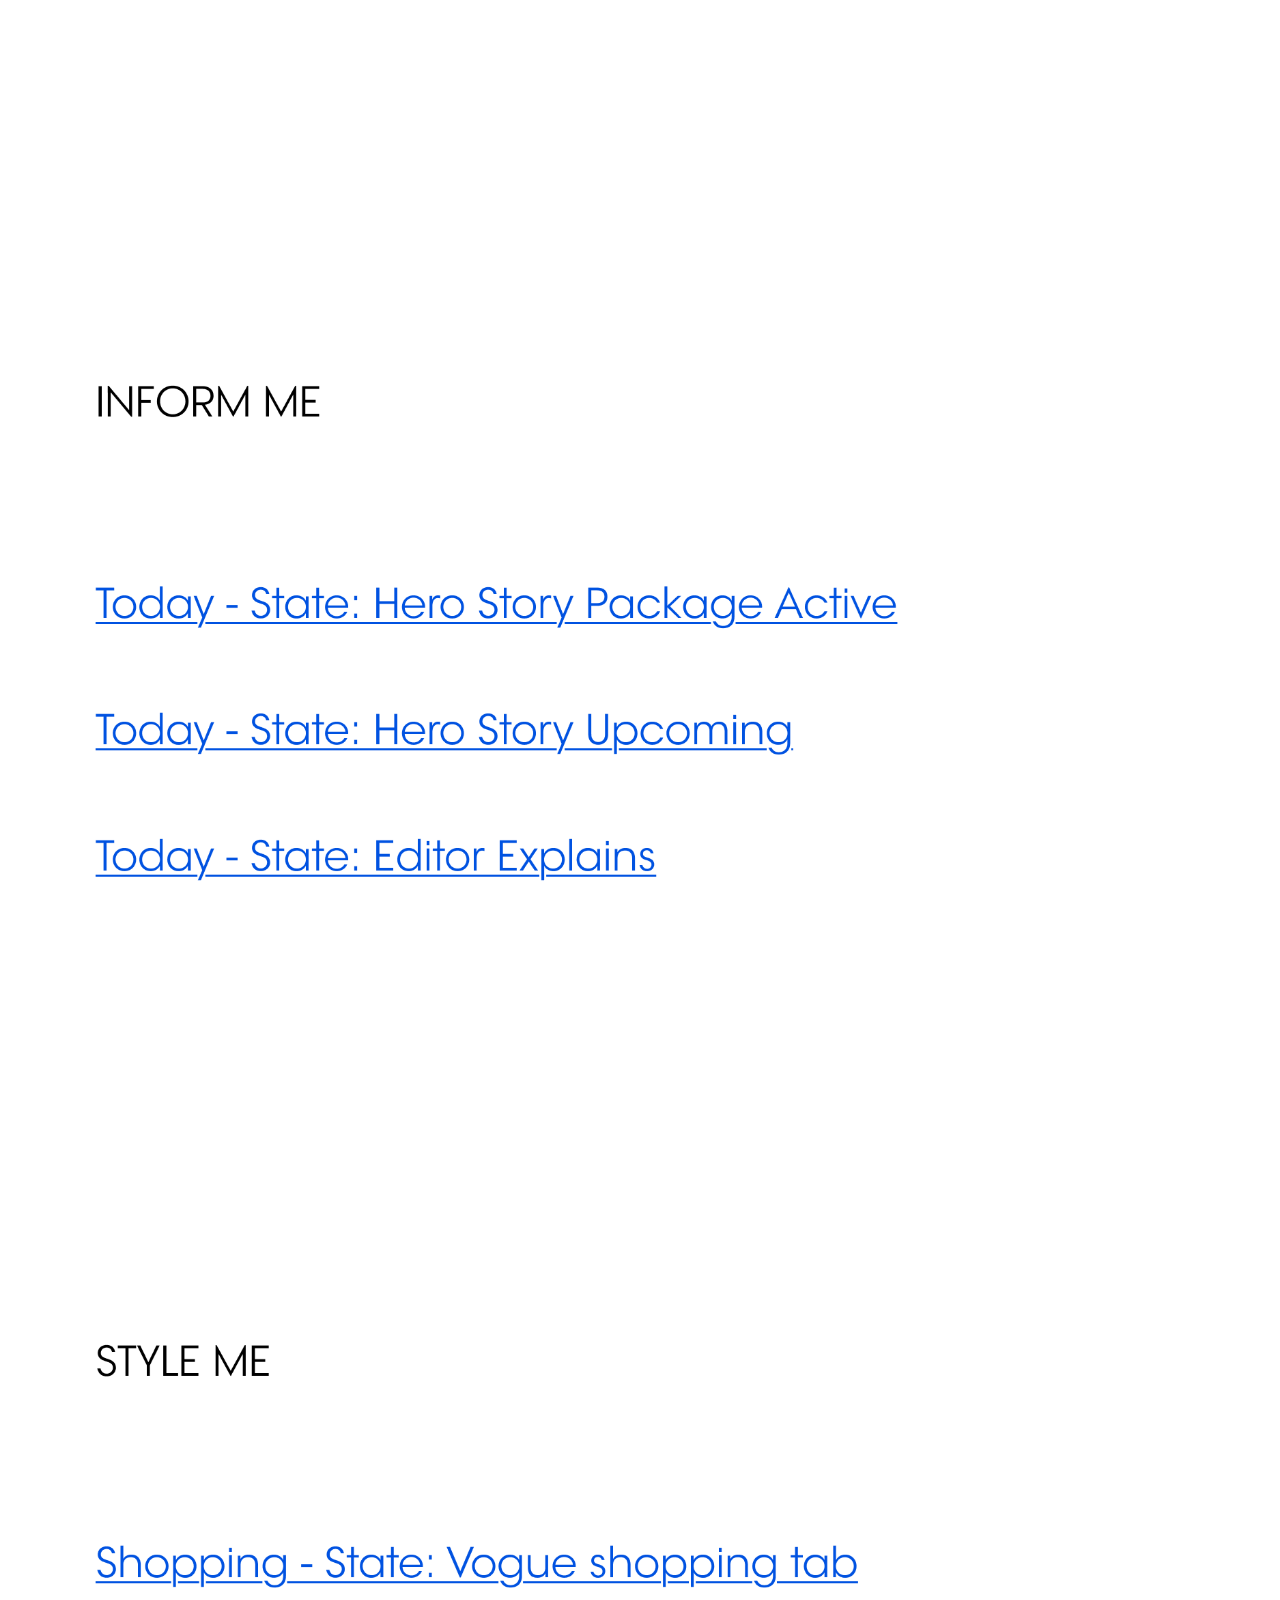
==== today-image-preview.html @ 0a4255c4 "Update Vogue Shopping prototype" ====
<!doctype html>
<html lang="en">
  <head>
    <meta charset="utf-8">
    <meta name="viewport" content="width=device-width, initial-scale=1, viewport-fit=cover">
    <meta name="theme-color" content="#fff">
    <title>Today Image Preview</title>
    <style>
      * {
        box-sizing: border-box;
      }

      html,
      body {
        margin: 0;
        min-height: 100%;
        background: #fff;
      }

      .preview {
        position: relative;
        width: 100%;
        overflow: hidden;
        transition: height 540ms cubic-bezier(0.2, 0.72, 0.25, 1);
      }

      .links-menu {
        aspect-ratio: 1875 / 4060;
      }

      .links-menu img {
        position: absolute;
        inset: 0;
        width: 100%;
        height: 100%;
        object-fit: fill;
      }

      .preview-image {
        position: absolute;
        top: 0;
        left: 0;
        display: block;
        width: 100%;
        height: auto;
        pointer-events: none;
      }

      #transition-image {
        opacity: 0;
        transition: opacity 300ms ease;
      }

      #reference-image {
        transition: opacity 300ms ease;
      }

      .menu-link,
      .today-topic-target,
      .today-nav-target,
      .breaking-article-target {
        position: absolute;
        display: block;
        padding: 0;
        border: 0;
        background: transparent;
        cursor: pointer;
        -webkit-tap-highlight-color: transparent;
      }

      .menu-link:focus-visible,
      .today-topic-target:focus-visible,
      .today-nav-target:focus-visible,
      .breaking-article-target:focus-visible {
        outline: 2px solid #111;
        outline-offset: 2px;
      }

      .menu-link {
        left: 7.3%;
        width: 85%;
        height: 3.4%;
      }

      #menu-collapsed { top: 19.8%; }
      #menu-coming-soon { top: 24.1%; }
      #menu-editor-explains { top: 28.5%; }
      #menu-shopping { top: 54%; }

      .today-chrome {
        position: fixed;
        z-index: 6;
        right: 0;
        bottom: 0;
        left: 0;
        padding-bottom: env(safe-area-inset-bottom);
      }

      .today-header-chrome {
        position: fixed;
        z-index: 6;
        top: 0;
        right: 0;
        left: 0;
        background: #fff;
      }

      .today-header-chrome img {
        display: block;
        width: 100%;
        height: auto;
      }

      .today-chrome img {
        display: block;
        width: 100%;
        height: auto;
      }

      .today-nav-target {
        z-index: 1;
        bottom: 0;
        width: 25%;
        height: 100%;
      }

      #today-nav-today { left: 0; }
      #today-nav-collection { left: 25%; }
      #today-nav-shopping { left: 50%; }
      #today-nav-discover { left: 75%; }

      .today-topic-target {
        z-index: 3;
        top: 27%;
        left: 0;
        width: 100%;
        height: 2.5%;
      }

      .toggle-target {
        position: absolute;
        z-index: 2;
        left: 4.2667%;
        width: 91.4667%;
        aspect-ratio: 1715 / 220;
        padding: 0;
        border: 0;
        background: transparent;
        cursor: pointer;
        -webkit-tap-highlight-color: transparent;
      }

      .toggle-mask {
        position: absolute;
        z-index: 1;
        left: 4%;
        width: 92%;
        aspect-ratio: 1715 / 220;
        background: #fff;
        pointer-events: none;
      }

      .toggle-target img {
        display: block;
        width: 100%;
        height: auto;
      }

      .toggle-target:focus-visible {
        outline: 2px solid #111;
        outline-offset: 2px;
      }

      @media (prefers-reduced-motion: reduce) {
        .preview,
        #reference-image,
        #transition-image {
          transition-duration: 0ms;
        }
      }

      .article-target {
        position: absolute;
        z-index: 1;
        left: 4%;
        width: 92%;
        padding: 0;
        border: 0;
        background: transparent;
        cursor: pointer;
        -webkit-tap-highlight-color: transparent;
      }

      .article-target:focus-visible,
      .article-back:focus-visible,
      .video-minimize:focus-visible {
        outline: 2px solid #111;
        outline-offset: 2px;
      }

      .article-overlay {
        position: fixed;
        z-index: 12;
        inset: 0;
        overflow-y: auto;
        overscroll-behavior: contain;
        background: transparent;
        -webkit-overflow-scrolling: touch;
      }

      .article-dismiss-backdrop {
        position: fixed;
        z-index: 11;
        inset: 0;
        background: #000;
        opacity: 0;
        pointer-events: none;
        transition: opacity 90ms linear;
      }

      .breaking-overlay {
        position: fixed;
        z-index: 10;
        inset: 0;
        overflow-y: auto;
        overscroll-behavior: contain;
        background: transparent;
        -webkit-overflow-scrolling: touch;
      }

      .breaking-dismiss-backdrop {
        position: fixed;
        z-index: 9;
        inset: 0;
        background: #000;
        opacity: 0;
        pointer-events: none;
        transition: opacity 90ms linear;
      }

      .breaking-sheet {
        position: relative;
        width: 100%;
        background: #fff;
      }

      .breaking-chrome {
        position: sticky;
        z-index: 2;
        top: 0;
        background: #fff;
      }

      .breaking-header {
        display: grid;
        grid-template-columns: 44px 1fr 44px;
        align-items: center;
        height: calc(46px + env(safe-area-inset-top));
        padding: env(safe-area-inset-top) 8px 0;
        border-bottom: 1px solid #e9e9e9;
        background: #fff;
      }

      .breaking-header .article-masthead,
      .article-header .article-masthead {
        padding: 0;
        border: 0;
        background: transparent;
        color: inherit;
        cursor: pointer;
      }

      .breaking-header .article-masthead {
        font-size: 19px;
      }

      .breaking-subnav {
        height: 49px;
        overflow-x: auto;
        overflow-y: hidden;
        background: #fff;
        scrollbar-width: none;
        -webkit-overflow-scrolling: touch;
      }

      .breaking-subnav::-webkit-scrollbar {
        display: none;
      }

      .breaking-subnav-content {
        position: relative;
        width: 803px;
        height: 49px;
      }

      .breaking-subnav-content img {
        display: block;
        width: 803px;
        height: 49px;
      }

      .breaking-subnav-content button {
        position: absolute;
        top: 0;
        height: 100%;
        padding: 0;
        border: 0;
        background: transparent;
        cursor: pointer;
      }

      .breaking-subnav-content button:focus-visible,
      .today-header-return:focus-visible {
        outline: 2px solid #111;
        outline-offset: 1px;
      }

      .today-header-return {
        position: absolute;
        top: 0;
        left: 30%;
        width: 40%;
        height: 100%;
        padding: 0;
        border: 0;
        background: transparent;
        cursor: pointer;
        -webkit-tap-highlight-color: transparent;
      }

      .breaking-image-wrap {
        position: relative;
        overflow: hidden;
      }

      .breaking-image {
        display: block;
        width: 100%;
        height: auto;
        /* Replace the screenshot's 245px category row with the sticky asset. */
        margin-top: -13.066667%;
      }

      .breaking-article-target {
        z-index: 1;
        top: 0;
        left: 0;
        width: 100%;
        height: 100%;
      }

      .breaking-runway {
        height: 100dvh;
        pointer-events: none;
      }

      .menu-return {
        position: fixed;
        z-index: 6;
        top: calc(8px + env(safe-area-inset-top));
        left: 8px;
        width: 36px;
        height: 36px;
        border: 0;
        background: transparent;
        cursor: pointer;
      }

      .article-sheet {
        position: relative;
        width: 100%;
        background: #fff;
      }

      .article-header {
        position: sticky;
        z-index: 2;
        top: 0;
        display: grid;
        grid-template-columns: 44px 1fr 44px;
        align-items: center;
        height: calc(46px + env(safe-area-inset-top));
        padding: env(safe-area-inset-top) 8px 0;
        border-bottom: 1px solid #e9e9e9;
        background: #fff;
      }

      .article-masthead-button {
        padding: 0;
        border: 0;
        background: transparent;
        color: inherit;
        cursor: pointer;
        font-family: Georgia, "Times New Roman", serif;
        font-size: 19px;
        text-align: center;
      }

      .article-back,
      .video-minimize {
        display: grid;
        place-items: center;
        width: 40px;
        height: 40px;
        padding: 0;
        border: 0;
        background: transparent;
        color: #111;
        cursor: pointer;
      }

      .article-back svg {
        width: 24px;
        height: 24px;
      }

      .article-masthead {
        font-family: Georgia, "Times New Roman", serif;
        font-size: 19px;
        text-align: center;
      }

      .article-image-wrap {
        position: relative;
        width: 100%;
      }

      .article-image {
        display: block;
        width: 100%;
        height: auto;
        margin-bottom: -12.8vw;
        clip-path: inset(12.8vw 0 0);
        transform: translateY(-12.8vw);
      }

      .video-hotspot {
        position: absolute;
        top: 3.85%;
        left: 25%;
        width: 50%;
        height: 4%;
        padding: 0;
        border: 0;
        background: transparent;
        cursor: pointer;
      }

      .video-hotspot:focus-visible,
      .in-situ-control:focus-visible {
        outline: 2px solid #111;
      }

      .breaking-subnav-content button:focus-visible {
        outline-offset: -2px;
      }

      .in-situ-player {
        position: absolute;
        top: 3.85%;
        left: 25%;
        width: 50%;
        aspect-ratio: 250 / 428;
        overflow: hidden;
        background: #000;
      }

      .in-situ-video img {
        display: block;
        width: 100%;
        height: 100%;
        object-fit: cover;
      }

      .in-situ-video {
        position: absolute;
        inset: 0;
        width: 100%;
        height: 100%;
        padding: 0;
        border: 0;
        background: transparent;
        cursor: pointer;
      }

      .in-situ-control {
        position: absolute;
        z-index: 1;
        bottom: 2%;
        display: grid;
        place-items: center;
        width: 18%;
        aspect-ratio: 1;
        padding: 0;
        border: 0;
        background: #000;
        color: #fff;
        cursor: pointer;
      }

      .in-situ-pause {
        left: 2%;
      }

      .in-situ-expand {
        right: 2%;
      }

      .in-situ-control svg {
        width: 54%;
        height: 54%;
      }

      .in-situ-pause .play-icon {
        display: none;
      }

      .in-situ-player[data-playing="false"] .pause-icon {
        display: none;
      }

      .in-situ-player[data-playing="false"] .play-icon {
        display: block;
      }

      .dismiss-runway {
        height: calc(100dvh + 12.8vw);
        pointer-events: none;
      }

      .floating-video {
        position: fixed;
        z-index: 12;
        right: 12px;
        bottom: calc(14px + env(safe-area-inset-bottom));
        width: min(30vw, 128px);
        max-height: 34dvh;
        aspect-ratio: 250 / 428;
        overflow: hidden;
        border: 1px solid #fff;
        background: #000;
        box-shadow: 0 2px 12px #0004;
        cursor: pointer;
        opacity: 1;
        transition: opacity 130ms linear;
      }

      .floating-video img,
      .fullscreen-video img {
        display: block;
        width: 100%;
        height: 100%;
        object-fit: cover;
      }

      .fullscreen-video {
        position: fixed;
        z-index: 20;
        inset: 0;
        display: grid;
        place-items: center;
        overflow: hidden;
        background: #000;
      }

      .fullscreen-video > img {
        width: 100%;
        height: 100%;
        object-fit: contain;
      }

      .video-minimize {
        position: absolute;
        z-index: 1;
        top: calc(8px + env(safe-area-inset-top));
        left: 8px;
        width: 44px;
        height: 44px;
        border-radius: 50%;
        background: #0008;
        color: #fff;
      }

      .video-minimize svg,
      .video-share svg {
        width: 23px;
        height: 23px;
      }

      .video-share {
        position: absolute;
        top: calc(8px + env(safe-area-inset-top));
        right: 12px;
        display: grid;
        place-items: center;
        width: 40px;
        height: 40px;
        color: #fff;
      }

      [hidden] {
        display: none !important;
      }

      body.overlay-open {
        overflow: hidden;
      }

      @media (prefers-reduced-motion: no-preference) {
        .fullscreen-video {
          animation: video-appear 160ms ease-out;
        }

        @keyframes video-appear {
          from { opacity: 0; }
          to { opacity: 1; }
        }
      }
    </style>
  </head>
  <body>
    <main class="preview links-menu" id="links-menu">
      <img src="./links%20menu.png" alt="Inform Me and Style Me links menu">
      <a class="menu-link" id="menu-collapsed" data-view="collapsed" href="?view=collapsed" aria-label="Today Collapsed"></a>
      <a class="menu-link" id="menu-coming-soon" data-view="coming-soon" href="?view=coming-soon" aria-label="Today Coming Soon"></a>
      <a class="menu-link" id="menu-editor-explains" data-view="editor-explains" href="?view=editor-explains" aria-label="Today Editor Explains"></a>
      <a class="menu-link" id="menu-shopping" href="./index.html?tab=shopping" aria-label="Shopping / Style Me"></a>
    </main>
    <main class="preview" id="preview" hidden>
      <img
        class="preview-image"
        id="reference-image"
        alt="Today page — collapsed reference"
      >
      <img class="preview-image" id="transition-image" alt="" aria-hidden="true" hidden>
      <button
        class="toggle-target"
        id="expand-target"
        type="button"
        aria-label="Expand top stories"
        style="top: 51.4%"
      >
        <img src="./ui%20elements/EXPAND%20TOP%20STORIES.png" alt="">
      </button>
      <button
        class="toggle-target"
        id="collapse-target"
        type="button"
        aria-label="Show less"
        style="top: 65.7%"
        hidden
      >
        <img src="./ui%20elements/show%20less.png" alt="">
      </button>
      <div class="toggle-mask" id="toggle-mask" aria-hidden="true" hidden></div>
      <button class="today-topic-target" id="today-topic-target" type="button" aria-label="Open Breaking News"></button>
      <div id="collapsed-article-targets">
        <button class="article-target" type="button" aria-label="Open article" style="top: 4%; height: 10%"></button>
        <button class="article-target" type="button" aria-label="Open article" style="top: 17%; height: 5%"></button>
        <button class="article-target" type="button" aria-label="Open article" style="top: 30%; height: 7%"></button>
        <button class="article-target" type="button" aria-label="Open article" style="top: 57%; height: 4%"></button>
        <button class="article-target" type="button" aria-label="Open article" style="top: 66%; height: 8%"></button>
        <button class="article-target" type="button" aria-label="Open article" style="top: 91%; height: 5%"></button>
      </div>
      <div id="expanded-article-targets" hidden>
        <button class="article-target" type="button" aria-label="Open article" style="top: 4%; height: 9%"></button>
        <button class="article-target" type="button" aria-label="Open article" style="top: 17%; height: 5%"></button>
        <button class="article-target" type="button" aria-label="Open article" style="top: 29%; height: 8%"></button>
        <button class="article-target" type="button" aria-label="Open article" style="top: 40%; height: 7%"></button>
        <button class="article-target" type="button" aria-label="Open article" style="top: 51%; height: 8%"></button>
        <button class="article-target" type="button" aria-label="Open article" style="top: 62%; height: 7%"></button>
        <button class="article-target" type="button" aria-label="Open article" style="top: 76%; height: 8%"></button>
        <button class="article-target" type="button" aria-label="Open article" style="top: 95%; height: 4%"></button>
      </div>
    </main>
    <header class="today-header-chrome" id="today-header-chrome" hidden>
      <img src="./ui%20elements/Group%209378.png" alt="Vogue Today">
      <button class="today-header-return" id="today-header-return" type="button" aria-label="Return to Links Menu"></button>
    </header>
    <nav class="today-chrome" id="today-chrome" aria-label="Today navigation" hidden>
      <img src="./ui%20elements/BottomNavToday.png" alt="">
      <a class="today-nav-target" id="today-nav-today" href="?view=collapsed" aria-label="Today"></a>
      <a class="today-nav-target" id="today-nav-collection" href="?view=collapsed" aria-label="Collection"></a>
      <a class="today-nav-target" id="today-nav-shopping" href="./index.html?tab=shopping" aria-label="Shopping"></a>
      <a class="today-nav-target" id="today-nav-discover" href="?view=collapsed" aria-label="Discover"></a>
    </nav>
    <div class="breaking-dismiss-backdrop" id="breaking-dismiss-backdrop" aria-hidden="true" hidden></div>
    <section class="breaking-overlay" id="breaking-overlay" role="dialog" aria-modal="true" aria-label="Today Breaking News" tabindex="-1" hidden>
      <div class="breaking-sheet" id="breaking-sheet">
        <div class="breaking-chrome">
        <header class="breaking-header">
          <button class="article-back" id="breaking-back" type="button" aria-label="Back to Today">
            <svg viewBox="0 0 24 24" fill="none" stroke="currentColor" stroke-width="1.8" aria-hidden="true">
              <path d="m15 4-8 8 8 8"></path>
            </svg>
          </button>
          <button class="article-masthead article-masthead-button" id="breaking-logo" type="button" aria-label="Return to Links Menu">VOGUE</button>
          <span aria-hidden="true"></span>
        </header>
        <nav class="breaking-subnav" aria-label="Breaking News categories">
          <div class="breaking-subnav-content">
            <img src="./ui%20elements/sticky-sub-nav.png" alt="">
            <button type="button" aria-label="Breaking News" style="left:13.7%;width:14%" data-breaking-progress="0"></button>
            <!-- The supplied reference contains only the Breaking News feed. -->
            <button type="button" aria-label="Trend Reports" style="left:28%;width:14%" aria-disabled="true"></button>
            <button type="button" aria-label="Best Dressed" style="left:42.2%;width:12.5%" aria-disabled="true"></button>
            <button type="button" aria-label="Street Style" style="left:55.4%;width:12.5%" aria-disabled="true"></button>
            <button type="button" aria-label="People Are Talking About" style="left:68.5%;width:21.3%" aria-disabled="true"></button>
            <button type="button" aria-label="Quizzes" style="left:90.3%;width:9.7%" aria-disabled="true"></button>
          </div>
        </nav>
        </div>
        <div class="breaking-image-wrap">
          <img
            class="breaking-image"
            src="./Inform%20Me%20Reference%20Images/Today%20-%20Breaking%20news%20overlay.png"
            alt="This Week at Vogue — Breaking News stories"
          >
          <button class="breaking-article-target" id="breaking-article-target" type="button" aria-label="Open Breaking News article"></button>
        </div>
      </div>
      <div class="breaking-runway" aria-hidden="true"></div>
    </section>
    <div class="article-dismiss-backdrop" id="article-dismiss-backdrop" aria-hidden="true" hidden></div>
    <section class="article-overlay" id="article-overlay" role="dialog" aria-modal="true" aria-label="Article detail" tabindex="-1" hidden>
      <article class="article-sheet" id="article-sheet">
        <header class="article-header" id="article-header">
          <button class="article-back" id="article-back" type="button" aria-label="Back to Today">
            <svg viewBox="0 0 24 24" fill="none" stroke="currentColor" stroke-width="1.8" aria-hidden="true">
              <path d="m15 4-8 8 8 8"></path>
            </svg>
          </button>
          <button class="article-masthead article-masthead-button" id="article-logo" type="button" aria-label="Return to Links Menu">VOGUE</button>
          <span aria-hidden="true"></span>
        </header>
        <div class="article-image-wrap" id="article-image-wrap">
          <img
            class="article-image"
            src="./Inform%20Me%20Reference%20Images/Article%20detail%20page.png"
            alt="Vogue article about Nicolas Ghesquière"
          >
          <button class="video-hotspot" id="video-hotspot" type="button" aria-label="Play article video"></button>
          <div class="in-situ-player" id="in-situ-player" data-playing="false" hidden>
            <button class="in-situ-video" id="in-situ-video" type="button" aria-label="Pause video">
              <img id="in-situ-image" src="./ui%20elements/Oct-22-2026%2014-33-46.gif" alt="Article video">
            </button>
            <button class="in-situ-control in-situ-pause" id="in-situ-pause" type="button" aria-label="Pause video">
              <svg class="pause-icon" viewBox="0 0 24 24" fill="currentColor" aria-hidden="true">
                <path d="M6 4h4v16H6zM14 4h4v16h-4z"></path>
              </svg>
              <svg class="play-icon" viewBox="0 0 24 24" fill="currentColor" aria-hidden="true">
                <path d="M7 4v16l13-8z"></path>
              </svg>
            </button>
            <button class="in-situ-control in-situ-expand" id="in-situ-expand" type="button" aria-label="Expand video">
              <svg viewBox="0 0 24 24" fill="none" stroke="currentColor" stroke-width="2" stroke-linecap="square" aria-hidden="true">
                <path d="M14 3h7v7M21 3l-8 8M10 21H3v-7M3 21l8-8"></path>
              </svg>
            </button>
          </div>
        </div>
      </article>
      <div class="dismiss-runway" aria-hidden="true"></div>
    </section>
    <button class="floating-video" id="floating-video" type="button" aria-label="Open video player" hidden>
      <img src="./ui%20elements/Oct-22-2026%2014-33-46.gif" alt="">
    </button>
    <section class="fullscreen-video" id="fullscreen-video" role="dialog" aria-modal="true" aria-label="Article video" hidden>
      <button class="video-minimize" id="video-minimize" type="button" aria-label="Minimise video">
        <svg viewBox="0 0 24 24" fill="none" stroke="currentColor" stroke-width="1.8" aria-hidden="true">
          <path d="m15 4-8 8 8 8"></path>
        </svg>
      </button>
      <span class="video-share" aria-hidden="true">
        <svg viewBox="0 0 24 24" fill="none" stroke="currentColor" stroke-width="1.8">
          <path d="M12 15V3m0 0L7 8m5-5 5 5M5 13v7h14v-7"></path>
        </svg>
      </span>
      <img src="./ui%20elements/Oct-22-2026%2014-33-46.gif" alt="Video of a fashion editor speaking">
    </section>
    <script>
      (() => {
        const preview = document.querySelector("#preview");
        const linksMenu = document.querySelector("#links-menu");
        const todayChrome = document.querySelector("#today-chrome");
        const todayHeaderChrome = document.querySelector("#today-header-chrome");
        let image = document.querySelector("#reference-image");
        let transitionImage = document.querySelector("#transition-image");
        const expandTarget = document.querySelector("#expand-target");
        const collapseTarget = document.querySelector("#collapse-target");
        const toggleMask = document.querySelector("#toggle-mask");
        const expandAsset = expandTarget.querySelector("img");
        const collapseAsset = collapseTarget.querySelector("img");
        const collapsedArticleTargets = document.querySelector("#collapsed-article-targets");
        const expandedArticleTargets = document.querySelector("#expanded-article-targets");
        const articleOverlay = document.querySelector("#article-overlay");
        const articleSheet = document.querySelector("#article-sheet");
        const articleHeader = document.querySelector("#article-header");
        const videoHotspot = document.querySelector("#video-hotspot");
        const inSituPlayer = document.querySelector("#in-situ-player");
        const inSituImage = document.querySelector("#in-situ-image");
        const floatingVideo = document.querySelector("#floating-video");
        const fullscreenVideo = document.querySelector("#fullscreen-video");
        const videoImage = fullscreenVideo.querySelector("img");
        const dismissBackdrop = document.querySelector("#article-dismiss-backdrop");
        const breakingOverlay = document.querySelector("#breaking-overlay");
        const breakingSheet = document.querySelector("#breaking-sheet");
        const breakingBackdrop = document.querySelector("#breaking-dismiss-backdrop");
        const videoGifPath = "./ui%20elements/Oct-22-2026%2014-33-46.gif";
        const todayViews = {
          collapsed: {
            path: "./Inform%20Me%20Reference%20Images/Today%20-%20Collapsed.png",
            height: 15370,
            toggle: "expand"
          },
          expanded: {
            path: "./Inform%20Me%20Reference%20Images/Today%20-%20Expanded.png",
            height: 21625,
            toggle: "collapse"
          },
          "coming-soon": {
            path: "./Inform%20Me%20Reference%20Images/Today%20-%20Coming%20soon.png",
            height: 21625,
            toggle: "collapse"
          },
          "editor-explains": {
            path: "./Inform%20Me%20Reference%20Images/Today%20-%20editor%20explains.png",
            height: 21625,
            toggle: "collapse"
          }
        };
        let todayScrollTop = 0;
        let previousBodyOverflow = "";
        let videoPlaying = false;
        let inSituPlaying = false;
        let articleOpener;
        let todayView = "collapsed";
        let articleParent = "today";
        let stateTransitioning = false;
        let stateTransitionToken = 0;

        function setTodayView(view, push = true, resetScroll = false, keepCurrentImage = false) {
          const config = todayViews[view];
          if (!config) return;
          if (!keepCurrentImage) {
            stateTransitionToken += 1;
            stateTransitioning = false;
            image.style.opacity = "1";
            transitionImage.style.opacity = "0";
            transitionImage.hidden = true;
            image.src = config.path;
          }
          todayView = view;
          preview.hidden = false;
          preview.style.height = `${preview.clientWidth * config.height / 1875}px`;
          if (!keepCurrentImage) {
            image.alt = `Vogue Today — ${view.replaceAll("-", " ")}`;
          }
          const hasExpand = view === "collapsed";
          expandTarget.hidden = !hasExpand;
          collapseTarget.hidden = hasExpand;
          expandAsset.hidden = view !== "collapsed";
          collapseAsset.hidden = view !== "expanded";
          toggleMask.hidden = view !== "collapsed" && view !== "expanded";
          toggleMask.style.top = view === "collapsed" ? "51.4%" : "65.7%";
          expandTarget.style.top = "51.4%";
          collapseTarget.style.top = view === "expanded" ? "65.7%" : "94.5%";
          collapsedArticleTargets.hidden = view !== "collapsed";
          expandedArticleTargets.hidden = view === "collapsed";
          linksMenu.hidden = true;
          todayChrome.hidden = false;
          todayHeaderChrome.hidden = false;
          document.querySelector("#today-topic-target").style.top =
            view === "collapsed" ? "27%" : view === "expanded" ? "27%" : "29%";
          if (resetScroll) window.scrollTo(0, 0);
          if (push) {
            const url = new URL(window.location.href);
            url.search = `?view=${encodeURIComponent(view)}`;
            window.history.pushState({ screen: "today", view }, "", url);
          }
        }

        async function showState(expanded) {
          if (stateTransitioning) return;
          const nextView = expanded ? "expanded" : "collapsed";
          if (todayView === nextView) return;
          const nextConfig = todayViews[nextView];
          const trigger = expanded ? expandTarget : collapseTarget;
          const triggerTop = trigger.getBoundingClientRect().top;
          const token = ++stateTransitionToken;
          stateTransitioning = true;
          transitionImage.src = nextConfig.path;
          transitionImage.alt = `Vogue Today — ${nextView}`;
          transitionImage.hidden = false;
          transitionImage.style.transition = "none";
          transitionImage.style.opacity = "0";
          image.style.transition = "none";
          image.style.opacity = "1";
          try {
            await transitionImage.decode();
          } catch (error) {
            transitionImage.hidden = true;
            stateTransitioning = false;
            console.error(`Unable to load Today reference image: ${nextConfig.path}`, error);
            return;
          }
          if (token !== stateTransitionToken) return;
          transitionImage.style.transition = "";
          image.style.transition = "";
          setTodayView(nextView, true, false, true);
          const duration = window.matchMedia("(prefers-reduced-motion: reduce)").matches ? 0 : 560;
          if (!expanded) {
            const previewTop = preview.getBoundingClientRect().top + window.scrollY;
            const nextTriggerTop = Number.parseFloat(expandTarget.style.top) / 100;
            const nextTriggerDocumentTop =
              previewTop + preview.clientWidth * nextConfig.height / 1875 * nextTriggerTop;
            const startScrollTop = window.scrollY;
            const endScrollTop = Math.max(0, nextTriggerDocumentTop - triggerTop);
            if (duration === 0) {
              window.scrollTo(0, endScrollTop);
            } else {
              const scrollStart = performance.now();
              const adjustScroll = (time) => {
                if (token !== stateTransitionToken) return;
                const progress = Math.min(1, (time - scrollStart) / 540);
                const eased = progress < 0.5
                  ? 4 * progress ** 3
                  : 1 - ((-2 * progress + 2) ** 3) / 2;
                window.scrollTo(0, startScrollTop + (endScrollTop - startScrollTop) * eased);
                if (progress < 1) window.requestAnimationFrame(adjustScroll);
              };
              window.requestAnimationFrame(adjustScroll);
            }
          }
          window.requestAnimationFrame(() => {
            window.requestAnimationFrame(() => {
              if (token !== stateTransitionToken) return;
              image.style.opacity = "0";
              transitionImage.style.opacity = "1";
            });
          });
          await new Promise((resolve) => window.setTimeout(resolve, duration));
          if (token !== stateTransitionToken) return;
          [image, transitionImage] = [transitionImage, image];
          image.id = "reference-image";
          transitionImage.id = "transition-image";
          image.style.transition = "none";
          image.style.opacity = "1";
          transitionImage.style.transition = "none";
          transitionImage.style.opacity = "0";
          transitionImage.hidden = true;
          stateTransitioning = false;
          window.requestAnimationFrame(() => {
            image.style.transition = "";
            transitionImage.style.transition = "";
          });
        }

        function updateFloatingVideo() {
          if (!videoPlaying || articleOverlay.hidden) {
            floatingVideo.hidden = true;
            return;
          }
          const isInline = inSituPlayer.getBoundingClientRect().bottom > articleHeader.getBoundingClientRect().bottom;
          const remainingArticle = articleSheet.offsetHeight -
            (articleOverlay.scrollTop + articleOverlay.clientHeight);
          const fadeDistance = articleOverlay.clientHeight * 0.75;
          const endOpacity = Math.max(0, Math.min(1, remainingArticle / fadeDistance));
          floatingVideo.hidden = isInline;
          floatingVideo.style.opacity = String(endOpacity);
          floatingVideo.style.pointerEvents = endOpacity > 0 ? "auto" : "none";
          floatingVideo.setAttribute("aria-hidden", String(endOpacity === 0));
        }

        function updateBackdrop(overlay, sheet, backdrop) {
          if (overlay.hidden || sheet.offsetHeight === 0) {
            backdrop.hidden = true;
            return;
          }
          const dismissStart = sheet.offsetHeight - overlay.clientHeight;
          const progress = Math.max(0, Math.min(1,
            (overlay.scrollTop - dismissStart) / Math.max(1, overlay.clientHeight)));
          backdrop.hidden = false;
          backdrop.style.opacity = String(0.38 * (1 - progress));
        }

        function updateDismissBackdrop() {
          updateBackdrop(articleOverlay, articleSheet, dismissBackdrop);
        }

        function closeBreaking() {
          breakingOverlay.hidden = true;
          breakingBackdrop.hidden = true;
          document.body.classList.remove("overlay-open");
          document.body.style.overflow = previousBodyOverflow;
          window.requestAnimationFrame(() => window.scrollTo(0, todayScrollTop));
        }

        function openBreaking() {
          todayScrollTop = window.scrollY;
          previousBodyOverflow = document.body.style.overflow;
          document.body.classList.add("overlay-open");
          breakingOverlay.hidden = false;
          breakingOverlay.scrollTop = 0;
          breakingOverlay.focus({ preventScroll: true });
          updateBackdrop(breakingOverlay, breakingSheet, breakingBackdrop);
        }

        function closeArticle() {
          articleOverlay.hidden = true;
          dismissBackdrop.hidden = true;
          fullscreenVideo.hidden = true;
          floatingVideo.hidden = true;
          videoPlaying = false;
          inSituPlaying = false;
          inSituPlayer.hidden = true;
          videoHotspot.hidden = false;
          inSituPlayer.dataset.playing = "false";
          inSituImage.src = videoGifPath;
          document.querySelector("#in-situ-video").setAttribute("aria-label", "Pause video");
          window.requestAnimationFrame(() => {
            if (articleParent === "today") {
              document.body.classList.remove("overlay-open");
              document.body.style.overflow = previousBodyOverflow;
              window.scrollTo(0, todayScrollTop);
            }
            articleOpener?.focus({ preventScroll: true });
          });
        }

        function openArticle(event) {
          articleOpener = event.currentTarget;
          articleParent = breakingOverlay.hidden ? "today" : "breaking";
          if (articleParent === "today") {
            todayScrollTop = window.scrollY;
            previousBodyOverflow = document.body.style.overflow;
            document.body.classList.add("overlay-open");
          }
          articleOverlay.hidden = false;
          articleOverlay.scrollTop = 0;
          articleOverlay.focus({ preventScroll: true });
          updateFloatingVideo();
          updateDismissBackdrop();
        }

        function showMenu(push = true) {
          stateTransitionToken += 1;
          stateTransitioning = false;
          articleOverlay.hidden = true;
          breakingOverlay.hidden = true;
          dismissBackdrop.hidden = true;
          breakingBackdrop.hidden = true;
          fullscreenVideo.hidden = true;
          floatingVideo.hidden = true;
          videoPlaying = false;
          inSituPlaying = false;
          inSituPlayer.hidden = true;
          videoHotspot.hidden = false;
          inSituPlayer.dataset.playing = "false";
          inSituImage.src = videoGifPath;
          document.body.classList.remove("overlay-open");
          document.body.style.overflow = previousBodyOverflow;
          linksMenu.hidden = false;
          preview.hidden = true;
          todayChrome.hidden = true;
          todayHeaderChrome.hidden = true;
          if (push) {
            const url = new URL(window.location.href);
            url.search = "";
            window.history.pushState({ screen: "menu" }, "", url);
          }
          window.scrollTo(0, 0);
        }

        function scrollBreakingToProgress(progress) {
          const image = breakingOverlay.querySelector(".breaking-image-wrap");
          const stickyHeight = breakingOverlay.querySelector(".breaking-chrome").offsetHeight;
          const imageTop = image.getBoundingClientRect().top -
            breakingOverlay.getBoundingClientRect().top + breakingOverlay.scrollTop;
          const targetTop = imageTop + image.offsetHeight * progress - stickyHeight;
          breakingOverlay.scrollTo({ top: Math.max(0, targetTop), behavior: "smooth" });
        }

        function openFullscreenVideo() {
          videoPlaying = true;
          inSituPlaying = true;
          inSituPlayer.dataset.playing = "true";
          inSituImage.src = videoGifPath;
          document.querySelector("#in-situ-pause").setAttribute("aria-label", "Pause video");
          document.querySelector("#in-situ-video").setAttribute("aria-label", "Pause video");
          fullscreenVideo.hidden = false;
          videoImage.src = videoGifPath;
          updateFloatingVideo();
        }

        function playInSitu() {
          videoHotspot.hidden = true;
          inSituPlayer.hidden = false;
          inSituPlayer.dataset.playing = "true";
          inSituPlaying = true;
          videoPlaying = true;
          inSituImage.src = videoGifPath;
          updateFloatingVideo();
        }

        function toggleInSituPlayback() {
          if (inSituPlaying) {
            const canvas = document.createElement("canvas");
            canvas.width = inSituImage.naturalWidth;
            canvas.height = inSituImage.naturalHeight;
            canvas.getContext("2d").drawImage(inSituImage, 0, 0);
            inSituImage.src = canvas.toDataURL("image/png");
            inSituPlaying = false;
            inSituPlayer.dataset.playing = "false";
            document.querySelector("#in-situ-pause").setAttribute("aria-label", "Resume video");
            document.querySelector("#in-situ-video").setAttribute("aria-label", "Resume video");
          } else {
            inSituPlaying = true;
            inSituPlayer.dataset.playing = "true";
            inSituImage.src = videoGifPath;
            document.querySelector("#in-situ-pause").setAttribute("aria-label", "Pause video");
            document.querySelector("#in-situ-video").setAttribute("aria-label", "Pause video");
          }
          videoPlaying = inSituPlaying;
          updateFloatingVideo();
        }

        [...collapsedArticleTargets.querySelectorAll(".article-target"),
          ...expandedArticleTargets.querySelectorAll(".article-target")].forEach((target) => {
          target.addEventListener("click", openArticle);
        });

        expandTarget.addEventListener("click", () => showState(true));
        collapseTarget.addEventListener("click", () => showState(false));
        document.querySelector("#today-topic-target").addEventListener("click", openBreaking);
        document.querySelector("#breaking-back").addEventListener("click", closeBreaking);
        document.querySelector("#breaking-article-target").addEventListener("click", openArticle);
        document.querySelector("#article-back").addEventListener("click", closeArticle);
        document.querySelector("#today-header-return").addEventListener("click", () => showMenu());
        document.querySelector("#breaking-logo").addEventListener("click", () => showMenu());
        document.querySelector("#article-logo").addEventListener("click", () => showMenu());
        breakingOverlay.querySelectorAll("[data-breaking-progress]").forEach((button) => {
          button.addEventListener("click", () => {
            scrollBreakingToProgress(Number(button.dataset.breakingProgress));
          });
        });
        videoHotspot.addEventListener("click", playInSitu);
        document.querySelector("#in-situ-video").addEventListener("click", toggleInSituPlayback);
        document.querySelector("#in-situ-pause").addEventListener("click", toggleInSituPlayback);
        document.querySelector("#in-situ-expand").addEventListener("click", openFullscreenVideo);
        floatingVideo.addEventListener("click", openFullscreenVideo);
        document.querySelector("#video-minimize").addEventListener("click", () => {
          fullscreenVideo.hidden = true;
          updateFloatingVideo();
        });
        articleOverlay.addEventListener("scroll", () => {
          updateFloatingVideo();
          updateDismissBackdrop();
          if (articleSheet.offsetHeight > 0 &&
              articleOverlay.scrollTop >= articleSheet.offsetHeight - 1) {
            closeArticle();
          }
        }, { passive: true });
        breakingOverlay.addEventListener("scroll", () => {
          updateBackdrop(breakingOverlay, breakingSheet, breakingBackdrop);
          if (breakingSheet.offsetHeight > 0 &&
              breakingOverlay.scrollTop >= breakingSheet.offsetHeight - 1) {
            closeBreaking();
          }
        }, { passive: true });
        fullscreenVideo.addEventListener("click", (event) => {
          if (event.target === fullscreenVideo) {
            fullscreenVideo.hidden = true;
            updateFloatingVideo();
          }
        });

        linksMenu.querySelectorAll("[data-view]").forEach((link) => {
          link.addEventListener("click", (event) => {
            event.preventDefault();
            setTodayView(link.dataset.view, true, true);
          });
        });
        document.querySelectorAll(".today-nav-target").forEach((link) => {
          link.addEventListener("click", (event) => {
            event.preventDefault();
            if (link.id === "today-nav-shopping") {
              window.location.href = link.href;
            }
          });
        });
        window.addEventListener("popstate", (event) => {
          const view = new URLSearchParams(window.location.search).get("view");
          if (view && todayViews[view]) setTodayView(view, false, true);
          else showMenu(false);
        });
        window.addEventListener("resize", () => {
          if (!preview.hidden) {
            preview.style.height = `${preview.clientWidth * todayViews[todayView].height / 1875}px`;
          }
        });

        const initialView = new URLSearchParams(window.location.search).get("view");
        if (initialView && todayViews[initialView]) {
          setTodayView(initialView, false, true);
        } else {
          showMenu(false);
        }
        articleOverlay.querySelector("#article-image-wrap").addEventListener("scroll", updateFloatingVideo);
      })();
    </script>
  </body>
</html>
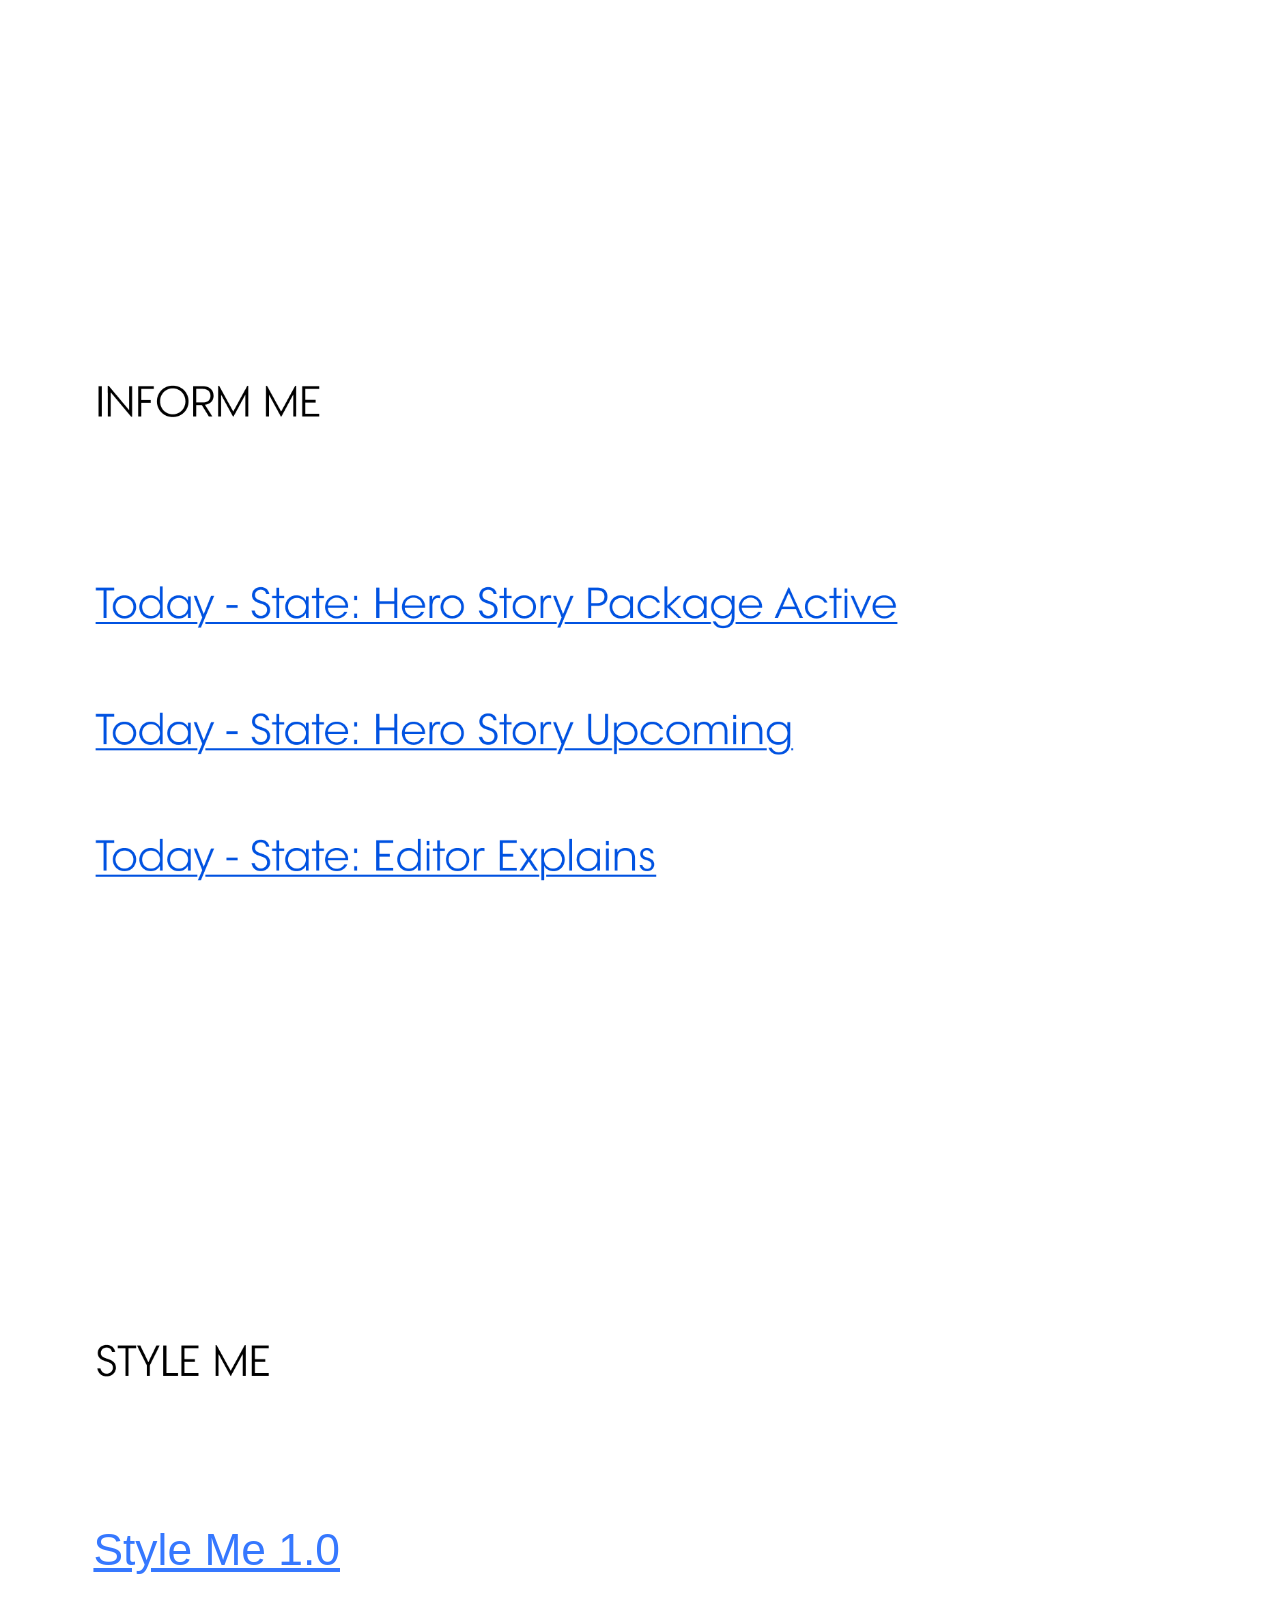
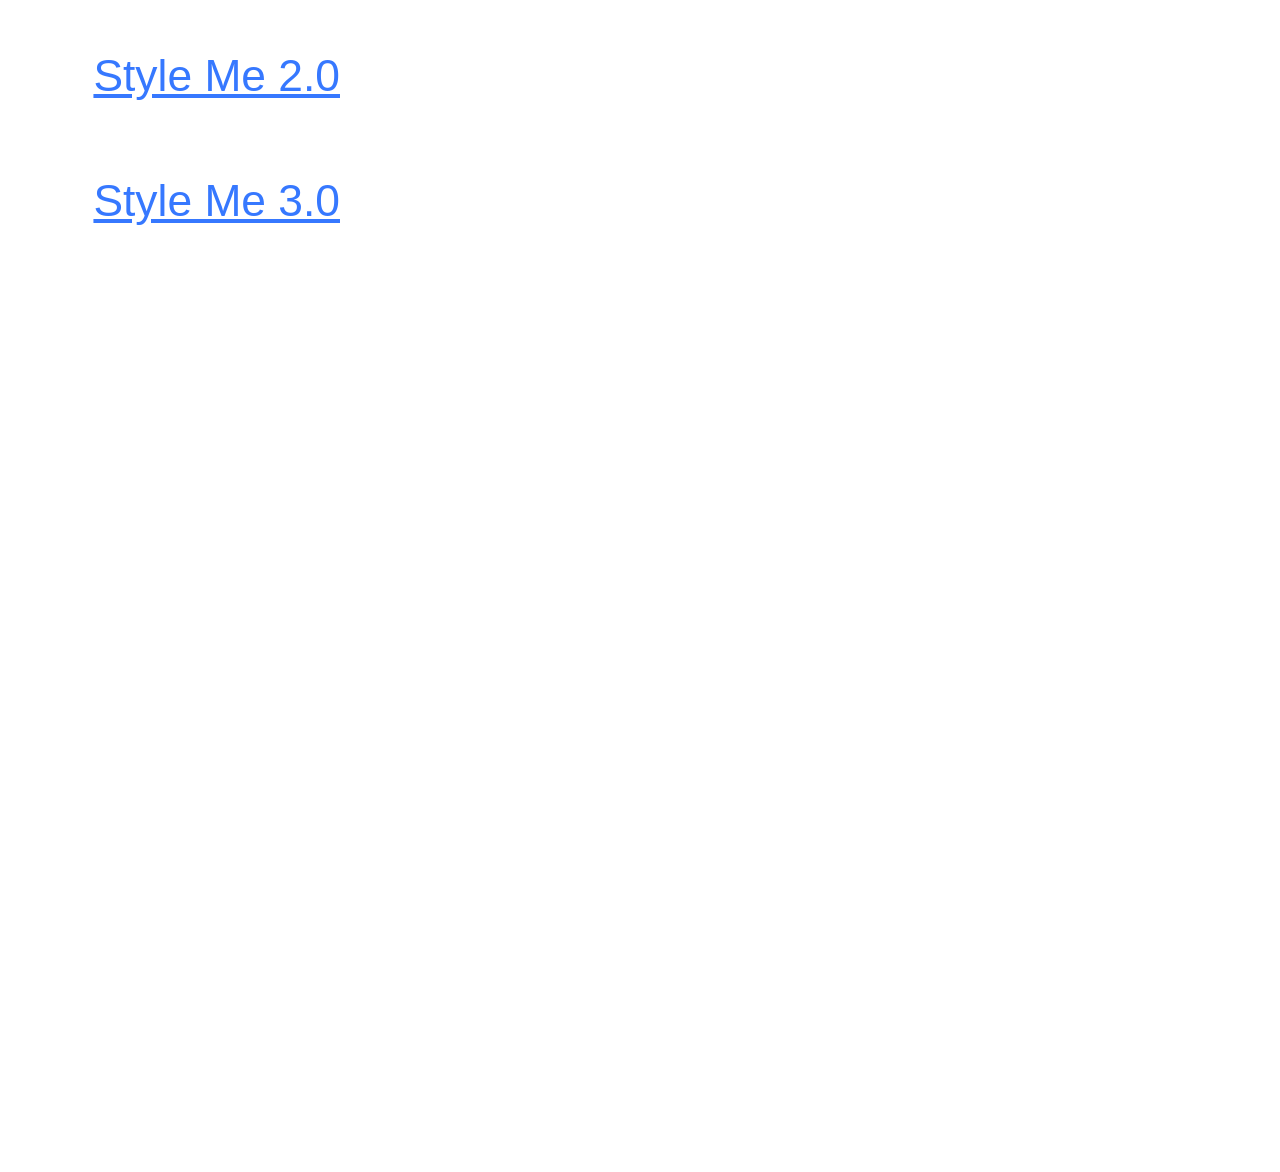
==== commit ddd2a33f: "Publish Style Me 3.0 prototype" ====
--- a/today-image-preview.html
+++ b/today-image-preview.html
@@ -6,6 +6,11 @@
     <meta name="theme-color" content="#fff">
     <title>Today Image Preview</title>
     <style>
+      :root {
+        /* The 1875px-wide artwork includes 170px of bottom safe-area space. */
+        --dock-bottom-extension: max(0px, calc(env(safe-area-inset-bottom, 0px) - 100vw * 170 / 1875));
+      }
+
       * {
         box-sizing: border-box;
       }
@@ -26,6 +31,11 @@
 
       .links-menu {
         aspect-ratio: 1875 / 4060;
+      }
+
+      #preview {
+        /* Keep the screenshot's built-in footer clearance plus any extra inset. */
+        margin-bottom: var(--dock-bottom-extension);
       }
 
       .links-menu img {
@@ -85,7 +95,27 @@
       #menu-collapsed { top: 19.8%; }
       #menu-coming-soon { top: 24.1%; }
       #menu-editor-explains { top: 28.5%; }
-      #menu-shopping { top: 54%; }
+      .style-menu-links {
+        position: absolute;
+        top: 54%;
+        left: 7.3%;
+        width: 85%;
+        padding: 1.6vw 0 3vw;
+        background: #fff;
+        font: 3.4667vw / 1.5 "Vogue Menu", Arial, sans-serif;
+      }
+
+      @font-face {
+        font-family: "Vogue Menu";
+        src: url("./public/fonts/Vogue%20Avant%20Garde%20generazione-2026-06-11/otf/VogueAvantGarde-Book.otf") format("opentype");
+      }
+
+      .style-menu-links a {
+        display: block;
+        width: fit-content;
+        margin-bottom: 4.6vw;
+        color: #3678ff;
+      }
 
       .today-chrome {
         position: fixed;
@@ -93,7 +123,8 @@
         right: 0;
         bottom: 0;
         left: 0;
-        padding-bottom: env(safe-area-inset-bottom);
+        padding-bottom: var(--dock-bottom-extension);
+        background: #fff;
       }
 
       .today-header-chrome {
@@ -624,7 +655,11 @@
       <a class="menu-link" id="menu-collapsed" data-view="collapsed" href="?view=collapsed" aria-label="Today Collapsed"></a>
       <a class="menu-link" id="menu-coming-soon" data-view="coming-soon" href="?view=coming-soon" aria-label="Today Coming Soon"></a>
       <a class="menu-link" id="menu-editor-explains" data-view="editor-explains" href="?view=editor-explains" aria-label="Today Editor Explains"></a>
-      <a class="menu-link" id="menu-shopping" href="./index.html?tab=shopping" aria-label="Shopping / Style Me"></a>
+      <nav class="style-menu-links" aria-label="Style Me">
+        <a id="menu-style-1" href="./style-me-preview.html?version=1">Style Me 1.0</a>
+        <a id="menu-style-2" href="./style-me-preview.html?version=2">Style Me 2.0</a>
+        <a id="menu-style-3" href="./style-me-v3.html">Style Me 3.0</a>
+      </nav>
     </main>
     <main class="preview" id="preview" hidden>
       <img
